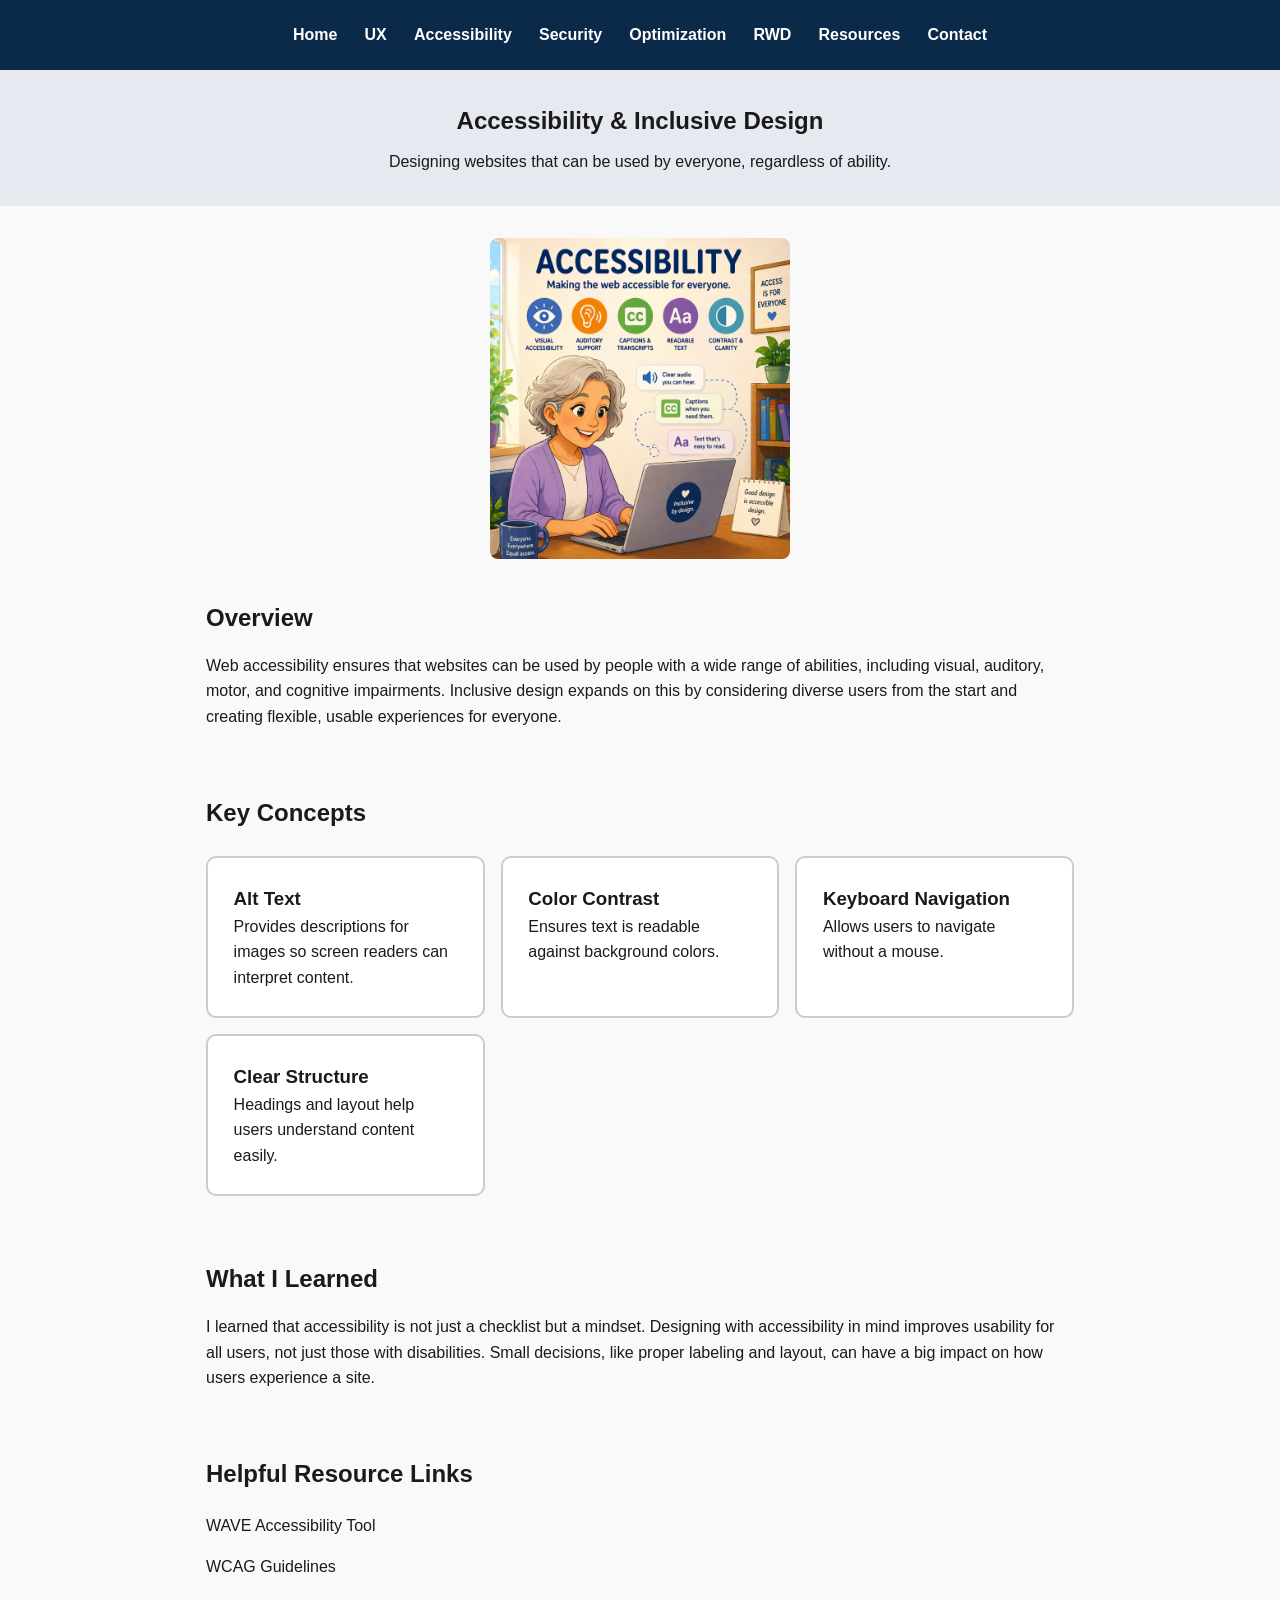
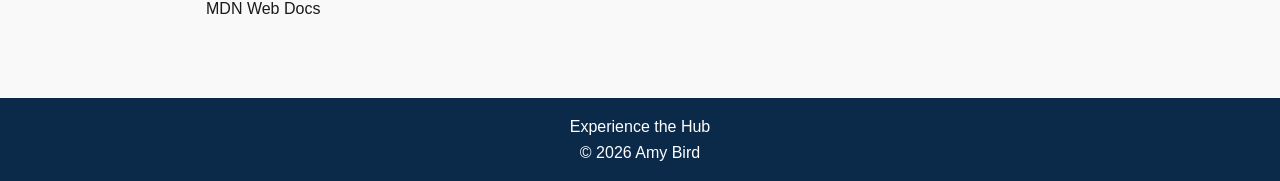
==== accessibility.html @ 2e6f3854 "Add files via upload" ====
<!DOCTYPE html>
<html lang="en">
<head>
  <meta charset="UTF-8">
  <meta name="viewport" content="width=device-width, initial-scale=1.0">
  <title>Accessibility & Inclusive Design | Experience the Hub</title>
  <link rel="stylesheet" href="styles.css">
</head>
<body>

<header class="site-header">
  <nav class="desktop-nav" aria-label="Main navigation">
    <a href="index.html">Home</a>
    <a href="ux.html">UX</a>
    <a href="accessibility.html">Accessibility</a>
    <a href="security.html">Security</a>
    <a href="optimization.html">Optimization</a>
    <a href="rwd.html">RWD</a>
    <a href="resources.html">Resources</a>
    <a href="contact.html">Contact</a>
  </nav>
</header>

<main>
  <section class="page-hero">
    <div class="container">
      <h1>Accessibility & Inclusive Design</h1>
      <p>Designing websites that can be used by everyone, regardless of ability.</p>
    </div>
  </section>

  <section class="page-image">
    <div class="container">
            <h2 class="hidden">Image</h2>
      <img src="images/accessibility.png" alt="Illustration representing accessible and inclusive web design">
    </div>
  </section>

  <section class="content-section">
    <div class="container">
      <h2>Overview</h2>
      <p>
        Web accessibility ensures that websites can be used by people with a wide
        range of abilities, including visual, auditory, motor, and cognitive
        impairments. Inclusive design expands on this by considering diverse users
        from the start and creating flexible, usable experiences for everyone.
      </p>
    </div>
  </section>

  <section class="content-section">
    <div class="container">
      <h2>Key Concepts</h2>

      <div class="card-container">
        <div class="topic-card">
          <h3>Alt Text</h3>
          <p>Provides descriptions for images so screen readers can interpret content.</p>
        </div>

        <div class="topic-card">
          <h3>Color Contrast</h3>
          <p>Ensures text is readable against background colors.</p>
        </div>

        <div class="topic-card">
          <h3>Keyboard Navigation</h3>
          <p>Allows users to navigate without a mouse.</p>
        </div>

        <div class="topic-card">
          <h3>Clear Structure</h3>
          <p>Headings and layout help users understand content easily.</p>
        </div>
      </div>
    </div>
  </section>

  <section class="content-section">
    <div class="container">
      <h2>What I Learned</h2>
      <p>
        I learned that accessibility is not just a checklist but a mindset.
        Designing with accessibility in mind improves usability for all users,
        not just those with disabilities. Small decisions, like proper labeling
        and layout, can have a big impact on how users experience a site.
      </p>
    </div>
  </section>

  <section class="content-section">
    <div class="container">
      <h2>Helpful Resource Links</h2>

      <ul class="resource-list">
        <li>
          <a href="https://wave.webaim.org/" target="_blank" rel="noopener noreferrer">
            WAVE Accessibility Tool
          </a>
        </li>
        <li>
          <a href="https://www.w3.org/WAI/standards-guidelines/wcag/" target="_blank" rel="noopener noreferrer">
            WCAG Guidelines
          </a>
        </li>
        <li>
          <a href="https://developer.mozilla.org/" target="_blank" rel="noopener noreferrer">
            MDN Web Docs
          </a>
        </li>
      </ul>
    </div>
  </section>
</main>

<footer class="site-footer">
  <p>Experience the Hub</p>
  <p>&copy; 2026 Amy Bird</p>
</footer>

</body>
</html>
---- styles.css ----
/* BASE */
* {
  margin: 0;
  padding: 0;
  box-sizing: border-box;
}

/* BODY */
body {
  font-family: Arial, Helvetica, sans-serif;
  line-height: 1.6;
  background-color: #f9f9f9;
  color: #1a1a1a;
}

/* HEADER / NAV */
.site-header {
  background-color: #0b2a4a;
  padding: 1rem;
  display: flex;
  justify-content: center;
  box-shadow: 0 2px 5px rgba(0,0,0,0.5);
}

/* H2 HIDDEN FOR VALIDATION */
.hidden {
  position: absolute;
  width: 1px;
  height: 1px;
  margin: -1px;
  overflow: hidden;
}

.desktop-nav {
  display: flex;
  flex-wrap: wrap;
  justify-content: center;
  gap: 0.5rem;
}

.desktop-nav a {
  color: white;
  text-decoration: none;
  font-weight: bold;
  padding: 0.4rem 0.6rem;
  border-radius: 5px;
  transition: background-color 0.2s ease, color 0.2s ease;
}

.desktop-nav a:hover,
.desktop-nav a:focus {
  background-color: #f39c12;
  color: black;
}

/* CONTAINER */
.container {
  max-width: 900px;
  margin: 0 auto;
  padding: 0 1rem;
}

/* HOME HERO */
.hero {
  text-align: center;
  padding: 3rem 1rem;
  background-color: #e6e9ef;
}

.hero h1 {
  font-size: 2.5rem;
  margin-bottom: 1rem;
  border: 3px double #3b5ba9;
  border-radius: 6px;
  display: inline-block;
  padding: 0.5rem 1rem;
}

.hero-subheading {
  font-size: 1.2rem;
  margin-bottom: 1.5rem;
}

/* EXPLORE BUTTON */
.explore-button {
  display: inline-block;
  padding: 0.75rem 1.5rem;
  background-color: #f39c12;
  color: black;
  text-decoration: none;
  border-radius: 5px;
  box-shadow: 0 4px 6px rgba(0,0,0,0.3);
  transition: transform 0.2s ease, box-shadow 0.2s ease;
}

.explore-button:hover,
.explore-button:focus {
  transform: translateY(-2px);
  box-shadow: 0 6px 10px rgba(0,0,0,0.25);
}

/* HOME INTRO / WHY IT MATTERS */
.intro,
.why-it-matters {
  padding: 2rem 0;
  text-align: center;
}

.intro p,
.why-it-matters p {
  max-width: 700px;
  margin: 0 auto;
}

/* HOME IMAGE */
.intro-image {
  padding: 2rem 0;
  text-align: center;
}

.intro-image img {
  width: 100%;
  max-width: 500px;
  height: auto;
  display: block;
  margin: 0 auto;
  border-radius: 8px;
}

/* PAGE HERO */
.page-hero {
  background-color: #e6e9ef;
  padding: 2rem 1rem;
  text-align: center;
}

.page-hero h1 {
  margin-bottom: 0.5rem;
}

/* PAGE IMAGES */
.page-image {
  padding: 2rem 0 0;
  text-align: center;
}

.page-image img {
  width: 100%;
  max-width: 300px;
  height: auto;
  border-radius: 8px;
}

/* CONTENT SECTIONS */
.content-section {
  padding: 2rem 0;
}

.content-section h2 {
  margin-bottom: 1rem;
}

.content-section .topic-card {
  text-align: left;
}

/* TOPIC CARDS */
.topics {
  padding: 2rem 1rem;
  text-align: center;
}

.card-container {
  display: grid;
  grid-template-columns: 1fr;
  gap: 1rem;
  margin-top: 1.5rem;
}

.topic-card {
  background-color: white;
  padding: 1.6rem;
  text-decoration: none;
  color: #1a1a1a;
  border: 2px solid #ccc;
  border-radius: 10px;
  transition: transform 0.4s ease, box-shadow 0.4s ease, border-color 0.4s ease, background-color 0.4s ease;
}

.topic-card:hover,
.topic-card:focus {
  background-color: #fff7ec;
  border-color: #f39c12;
  transform: translateY(-6px);
  box-shadow: 0 5px 10px rgba(0,0,0,0.2);
}

.topic-card img {
  width: 70px;
  height: 70px;
  margin-bottom: 1rem;
}

/* RESOURCE LISTS */
.resource-list {
  list-style: none;
  padding-left: 0;
}

.resource-list li {
  margin-bottom: 0.6rem;
}

.resource-list a {
  text-decoration: none;
  padding: 0.2rem 0;
  color: #1a1a1a;
  display: inline-block;
  transition: transform 0.2s ease, color 0.2s ease;
}

.resource-list a:hover,
.resource-list a:focus {
  transform: translateY(-3px);
  color: #f39c12;
}

/* RESOURCE CARDS */
.resource-card-list {
  display: grid;
  grid-template-columns: 1fr;
  gap: 1.5rem;
  margin: 1rem 0 2rem;
}

.resource-card {
  display: block;
  background-color: white;
  color: #1a1a1a;
  text-decoration: none;
  padding: 1rem;
  border: 1px solid #ccc;
  border-left: 0.4rem solid #f39c12;
  border-radius: 8px;
  transition: transform 0.4s ease, box-shadow 0.4s ease, border-color 0.4s ease, background-color 0.4s ease;
}

.resource-card:hover,
.resource-card:focus {
  background-color: #fff7ec;
  border-color: #f39c12;
  transform: translateY(-3px);
  box-shadow: 0 5px 10px rgba(0,0,0,0.2);
}

/* CONTACT FORM */
.contact-form {
  max-width: 700px;
  margin: 0 auto;
  background-color: white;
  padding: 2rem;
  border-radius: 8px;
  border: 1px solid #ccc;
  display: flex;
  flex-direction: column;
}

.form-group {
  display: flex;
  flex-direction: column;
  margin-bottom: 1.25rem;
}

.form-group label {
  font-weight: bold;
  margin-bottom: 0.4rem;
}

.form-group input,
.form-group select,
.form-group textarea {
  font: inherit;
  padding: 0.75rem;
  border: 1px solid #777;
  border-radius: 5px;
}

.submit-button {
  background-color: #0b2a4a;
  color: white;
  border: none;
  padding: 0.8rem 1.5rem;
  border-radius: 5px;
  cursor: pointer;
  font: inherit;
  align-self: center;
  margin-top: 1rem;
}

.submit-button:hover,
.submit-button:focus {
  background-color: #f39c12;
  color: black;
}

/* RWD ICON GRID */
.rwd-icons {
  display: grid;
  grid-template-columns: 1fr;
  gap: 1rem;
  margin-top: 1.5rem;
  text-align: center;
}

.icon-card {
  background: white;
  padding: 1.5rem;
  border-radius: 8px;
  border: 1px solid #ccc;
  font-size: 2rem;
  text-align: center;
  transition: transform 0.2s ease, background-color 0.2s ease, border-color 0.2s ease;
}

.icon-card p {
  font-size: 0.9rem;
  margin-top: 0.5rem;
}

.icon-card:hover,
.icon-card:focus {
  background-color: #fff4e6;
  border-color: #f39c12;
  transform: translateY(-3px);
}

/* FOOTER */
.site-footer {
  text-align: center;
  padding: 1rem;
  background-color: #0b2a4a;
  color: white;
  margin-top: 2rem;
}

/* ACCESSIBILITY FOCUS STYLES */
a:focus,
button:focus,
input:focus,
select:focus,
textarea:focus {
  outline: 3px solid #f39c12;
  outline-offset: 3px;
}

/* RESPONSIVE LAYOUTS */
@media (min-width: 600px) {
  .card-container,
  .resource-card-list,
  .rwd-icons {
    grid-template-columns: repeat(2, 1fr);
  }
}

@media (min-width: 900px) {
  .card-container,
  .rwd-icons {
    grid-template-columns: repeat(3, 1fr);
  }

  .resource-card-list {
    grid-template-columns: repeat(2, 300px);
    justify-content: center;
}
}
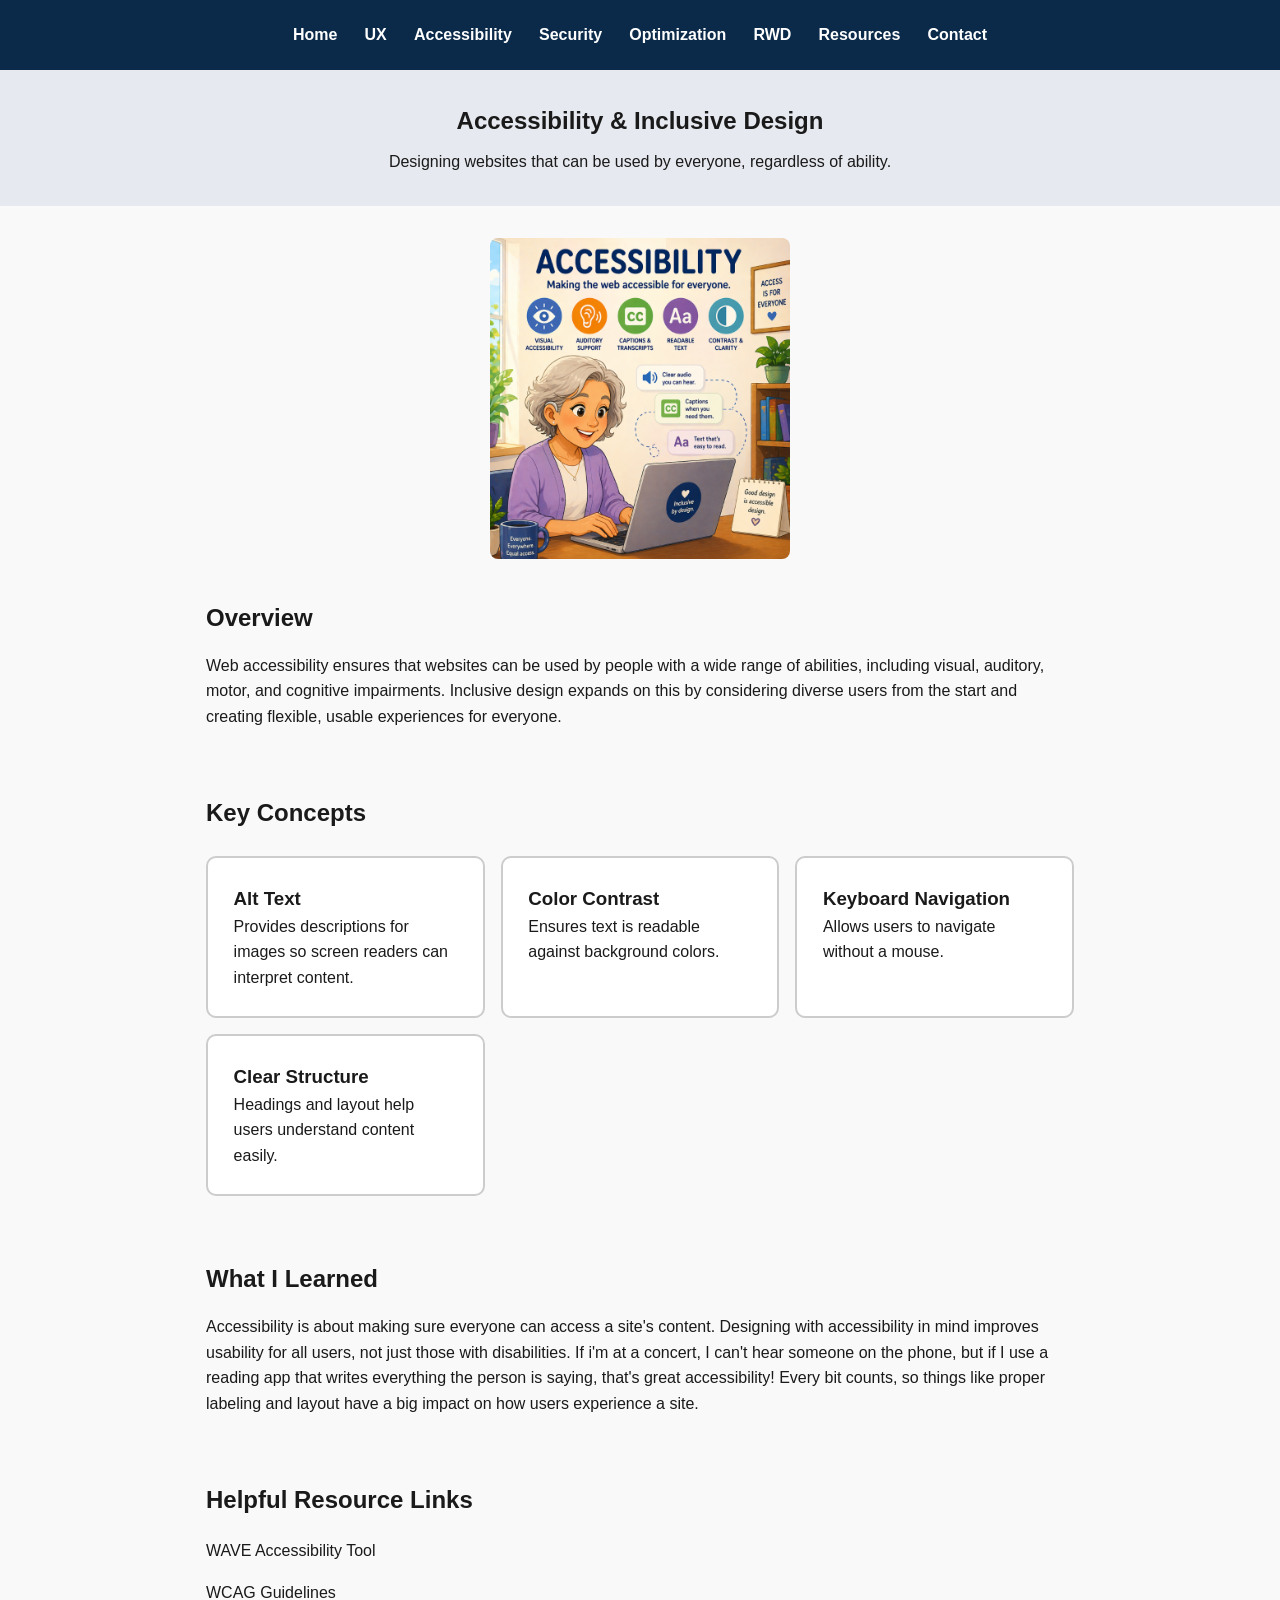
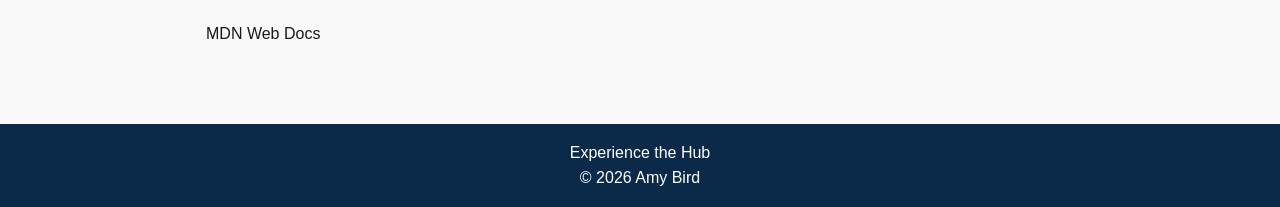
==== commit 53019fd7: "Add files via upload" ====
--- a/accessibility.html
+++ b/accessibility.html
@@ -80,10 +80,13 @@
     <div class="container">
       <h2>What I Learned</h2>
       <p>
-        I learned that accessibility is not just a checklist but a mindset.
+        Accessibility is about making sure everyone can access a site's content.
         Designing with accessibility in mind improves usability for all users,
-        not just those with disabilities. Small decisions, like proper labeling
-        and layout, can have a big impact on how users experience a site.
+        not just those with disabilities.
+        If i'm at a concert, I can't hear someone on the phone, but if I use a 
+        reading app that writes everything the person is saying, that's  great accessibility! 
+        Every bit counts, so things like proper labeling
+        and layout have a big impact on how users experience a site.
       </p>
     </div>
   </section>
